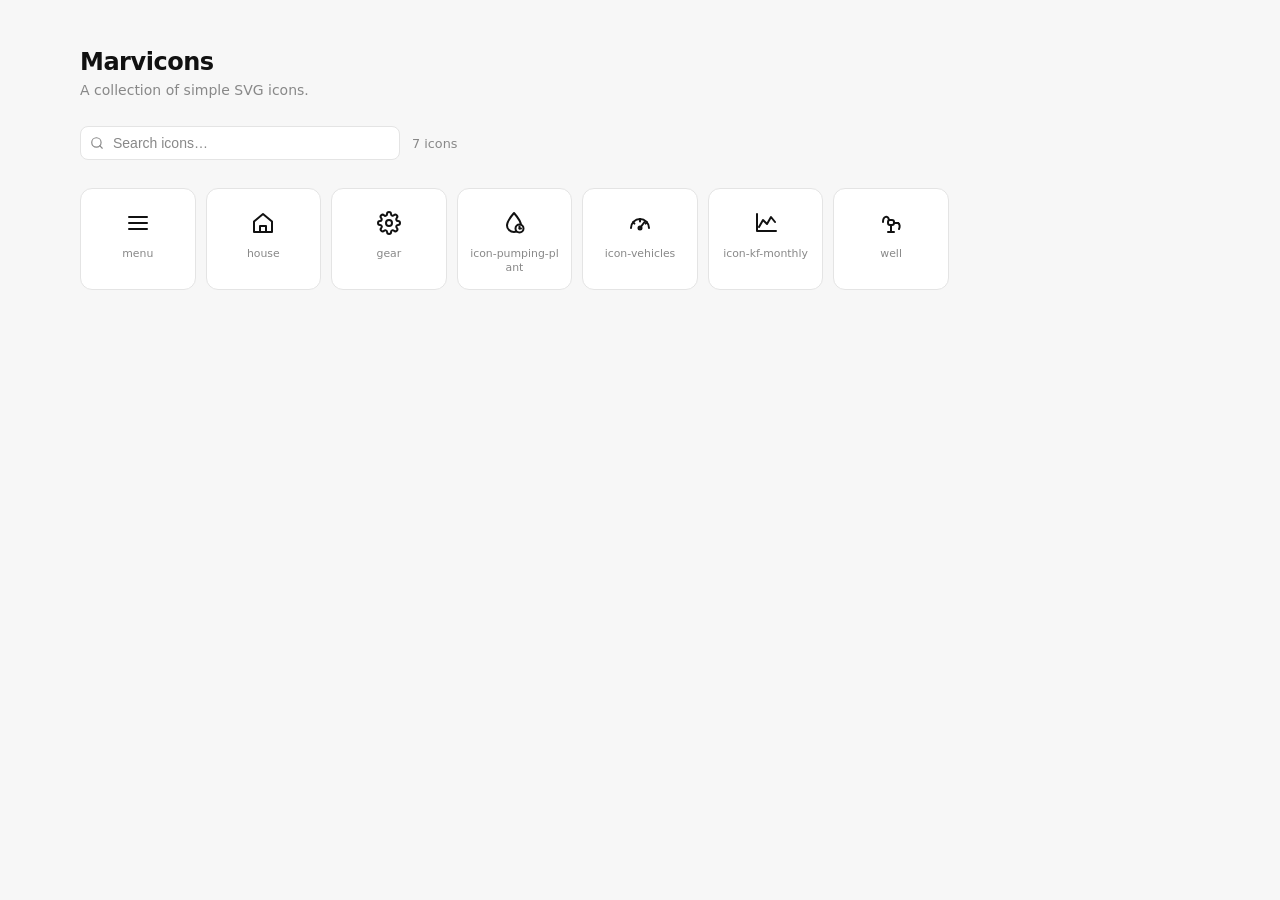
==== index.html @ ba7187fe "Add icon-kf-monthly.svg line graph icon L-shaped axes with a 5-point data line that rises, dips, pea" ====
<!DOCTYPE html>
<html lang="en">
<head>
  <meta charset="UTF-8">
  <meta name="viewport" content="width=device-width, initial-scale=1.0">
  <title>Marvicons</title>
  <style>
    *, *::before, *::after { box-sizing: border-box; margin: 0; padding: 0; }

    :root {
      --bg: #f7f7f7;
      --surface: #fff;
      --border: #e4e4e4;
      --border-hover: #bbb;
      --text: #111;
      --text-muted: #888;
      --accent: #111;
      --accent-fg: #fff;
      --shadow-hover: 0 4px 12px rgba(0,0,0,0.08);
      --toast-bg: #111;
      --toast-fg: #fff;
    }

    @media (prefers-color-scheme: dark) {
      :root {
        --bg: #141414;
        --surface: #1e1e1e;
        --border: #2e2e2e;
        --border-hover: #555;
        --text: #ebebeb;
        --text-muted: #666;
        --accent: #ebebeb;
        --accent-fg: #111;
        --shadow-hover: 0 4px 12px rgba(0,0,0,0.4);
        --toast-bg: #ebebeb;
        --toast-fg: #111;
      }
    }

    body {
      background: var(--bg);
      color: var(--text);
      font-family: system-ui, -apple-system, sans-serif;
      min-height: 100vh;
    }

    header {
      padding: 48px 40px 0;
      max-width: 1200px;
      margin: 0 auto;
    }

    h1 {
      font-size: 1.5rem;
      font-weight: 700;
      letter-spacing: -0.02em;
    }

    .subtitle {
      margin-top: 6px;
      font-size: 0.875rem;
      color: var(--text-muted);
    }

    .toolbar {
      margin-top: 28px;
      display: flex;
      align-items: center;
      gap: 12px;
    }

    .search {
      flex: 1;
      max-width: 320px;
      position: relative;
    }

    .search svg {
      position: absolute;
      left: 10px;
      top: 50%;
      transform: translateY(-50%);
      width: 14px;
      height: 14px;
      color: var(--text-muted);
      pointer-events: none;
    }

    .search input {
      width: 100%;
      padding: 8px 12px 8px 32px;
      border: 1px solid var(--border);
      border-radius: 8px;
      background: var(--surface);
      color: var(--text);
      font-size: 0.875rem;
      outline: none;
      transition: border-color 0.15s;
    }

    .search input::placeholder { color: var(--text-muted); }
    .search input:focus { border-color: var(--border-hover); }

    .count {
      font-size: 0.8rem;
      color: var(--text-muted);
      white-space: nowrap;
    }

    main {
      padding: 28px 40px 80px;
      max-width: 1200px;
      margin: 0 auto;
    }

    .grid {
      display: grid;
      grid-template-columns: repeat(auto-fill, minmax(110px, 1fr));
      gap: 10px;
    }

    .icon-card {
      background: var(--surface);
      border: 1px solid var(--border);
      border-radius: 12px;
      padding: 22px 10px 14px;
      display: flex;
      flex-direction: column;
      align-items: center;
      gap: 12px;
      cursor: pointer;
      transition: border-color 0.15s, box-shadow 0.15s, transform 0.1s;
      user-select: none;
    }

    .icon-card:hover {
      border-color: var(--border-hover);
      box-shadow: var(--shadow-hover);
      transform: translateY(-1px);
    }

    .icon-card:active { transform: translateY(0); }

    .icon-card svg {
      width: 24px;
      height: 24px;
      color: var(--text);
      flex-shrink: 0;
    }

    .icon-name {
      font-size: 0.68rem;
      color: var(--text-muted);
      text-align: center;
      word-break: break-all;
      line-height: 1.3;
    }

    .empty {
      grid-column: 1 / -1;
      padding: 60px 0;
      text-align: center;
      color: var(--text-muted);
      font-size: 0.875rem;
    }

    /* Toast */
    .toast {
      position: fixed;
      bottom: 28px;
      left: 50%;
      transform: translateX(-50%) translateY(12px);
      background: var(--toast-bg);
      color: var(--toast-fg);
      font-size: 0.8rem;
      padding: 8px 16px;
      border-radius: 8px;
      opacity: 0;
      pointer-events: none;
      transition: opacity 0.2s, transform 0.2s;
      white-space: nowrap;
    }

    .toast.show {
      opacity: 1;
      transform: translateX(-50%) translateY(0);
    }
  </style>
</head>
<body>

  <header>
    <h1>Marvicons</h1>
    <p class="subtitle">A collection of simple SVG icons.</p>
    <div class="toolbar">
      <div class="search">
        <svg xmlns="http://www.w3.org/2000/svg" viewBox="0 0 24 24" fill="none" stroke="currentColor" stroke-width="2" stroke-linecap="round" stroke-linejoin="round">
          <circle cx="11" cy="11" r="8"/><line x1="21" y1="21" x2="16.65" y2="16.65"/>
        </svg>
        <input type="search" id="search" placeholder="Search icons…" autocomplete="off" spellcheck="false">
      </div>
      <span class="count" id="count"></span>
    </div>
  </header>

  <main>
    <div class="grid" id="grid">

      <div class="icon-card" data-name="menu">
        <svg xmlns="http://www.w3.org/2000/svg" viewBox="0 0 24 24" fill="none" stroke="currentColor" stroke-width="2" stroke-linecap="round" stroke-linejoin="round">
          <line x1="3" y1="6"  x2="21" y2="6"/>
          <line x1="3" y1="12" x2="21" y2="12"/>
          <line x1="3" y1="18" x2="21" y2="18"/>
        </svg>
        <span class="icon-name">menu</span>
      </div>

      <div class="icon-card" data-name="house">
        <svg xmlns="http://www.w3.org/2000/svg" viewBox="0 0 24 24" fill="none" stroke="currentColor" stroke-width="2" stroke-linecap="round" stroke-linejoin="round">
          <path d="M3 10.5L12 3l9 7.5V21H3V10.5z"/>
          <path d="M9 21v-6h6v6"/>
        </svg>
        <span class="icon-name">house</span>
      </div>

      <div class="icon-card" data-name="gear">
        <svg xmlns="http://www.w3.org/2000/svg" viewBox="0 0 24 24" fill="none" stroke="currentColor" stroke-width="2" stroke-linecap="round" stroke-linejoin="round">
          <circle cx="12" cy="12" r="3"/>
          <path d="M19.4 15a1.65 1.65 0 0 0 .33 1.82l.06.06a2 2 0 0 1-2.83 2.83l-.06-.06a1.65 1.65 0 0 0-1.82-.33 1.65 1.65 0 0 0-1 1.51V21a2 2 0 0 1-4 0v-.09A1.65 1.65 0 0 0 9 19.4a1.65 1.65 0 0 0-1.82.33l-.06.06a2 2 0 0 1-2.83-2.83l.06-.06A1.65 1.65 0 0 0 4.68 15a1.65 1.65 0 0 0-1.51-1H3a2 2 0 0 1 0-4h.09A1.65 1.65 0 0 0 4.6 9a1.65 1.65 0 0 0-.33-1.82l-.06-.06a2 2 0 0 1 2.83-2.83l.06.06A1.65 1.65 0 0 0 9 4.68a1.65 1.65 0 0 0 1-1.51V3a2 2 0 0 1 4 0v.09a1.65 1.65 0 0 0 1 1.51 1.65 1.65 0 0 0 1.82-.33l.06-.06a2 2 0 0 1 2.83 2.83l-.06.06A1.65 1.65 0 0 0 19.4 9a1.65 1.65 0 0 0 1.51 1H21a2 2 0 0 1 0 4h-.09a1.65 1.65 0 0 0-1.51 1z"/>
        </svg>
        <span class="icon-name">gear</span>
      </div>

      <div class="icon-card" data-name="icon-pumping-plant">
        <svg xmlns="http://www.w3.org/2000/svg" viewBox="0 0 24 24" fill="none">
          <defs>
            <mask id="cutout">
              <rect width="24" height="24" fill="white"/>
              <circle cx="17.5" cy="17.5" r="4" fill="black"/>
            </mask>
          </defs>
          <path d="M12 2C12 2 5 10 5 14.5C5 18.09 8.13 21 12 21C15.87 21 19 18.09 19 14.5C19 10 12 2 12 2Z"
            stroke="currentColor" stroke-width="2" stroke-linecap="round" stroke-linejoin="round"
            mask="url(#cutout)"/>
          <circle cx="17.5" cy="17.5" r="4" stroke="currentColor" stroke-width="2" fill="none"/>
          <line x1="17.5" y1="17.5" x2="17.5" y2="15.5" stroke="currentColor" stroke-width="2" stroke-linecap="round"/>
          <line x1="17.5" y1="17.5" x2="19" y2="17.5" stroke="currentColor" stroke-width="2" stroke-linecap="round"/>
        </svg>
        <span class="icon-name">icon-pumping-plant</span>
      </div>

      <div class="icon-card" data-name="icon-vehicles">
        <svg xmlns="http://www.w3.org/2000/svg" viewBox="0 0 24 24" fill="none" stroke="currentColor" stroke-width="2" stroke-linecap="round" stroke-linejoin="round">
          <path d="M3 17A9 9 0 0 1 21 17"/>
          <line x1="5"  y1="11.3" x2="6.4"  y2="12.6"/>
          <line x1="12" y1="8"    x2="12"   y2="10.5"/>
          <line x1="19" y1="11.3" x2="17.6" y2="12.6"/>
          <line x1="12" y1="17"   x2="16.5" y2="11"/>
          <circle cx="12" cy="17" r="1.5"/>
        </svg>
        <span class="icon-name">icon-vehicles</span>
      </div>

      <div class="icon-card" data-name="icon-kf-monthly">
        <svg xmlns="http://www.w3.org/2000/svg" viewBox="0 0 24 24" fill="none" stroke="currentColor" stroke-width="2" stroke-linecap="round" stroke-linejoin="round">
          <polyline points="3,3 3,20 22,20"/>
          <polyline points="5,16 9,9 13,13 17,6 21,11"/>
        </svg>
        <span class="icon-name">icon-kf-monthly</span>
      </div>

      <div class="icon-card" data-name="well">
        <svg xmlns="http://www.w3.org/2000/svg" viewBox="0 0 24 24" fill="none" stroke="currentColor" stroke-width="2" stroke-linecap="round" stroke-linejoin="round">
          <line x1="9" y1="21" x2="15" y2="21"/>
          <line x1="12" y1="21" x2="12" y2="14"/>
          <rect x="9" y="9" width="6" height="5" rx="2"/>
          <path d="M10 9C9 4 4 5 4 11"/>
          <line x1="15" y1="12" x2="19" y2="12"/>
          <path d="M19 12C21 13 21 16 20 18"/>
        </svg>
        <span class="icon-name">well</span>
      </div>

    </div>
  </main>

  <div class="toast" id="toast"></div>

  <script>
    const grid   = document.getElementById('grid');
    const search = document.getElementById('search');
    const count  = document.getElementById('count');
    const toast  = document.getElementById('toast');

    const cards = Array.from(grid.querySelectorAll('.icon-card'));

    function updateCount(visible) {
      count.textContent = visible === cards.length
        ? `${cards.length} icons`
        : `${visible} of ${cards.length}`;
    }

    updateCount(cards.length);

    search.addEventListener('input', () => {
      const q = search.value.trim().toLowerCase();
      let visible = 0;
      cards.forEach(card => {
        const match = !q || card.dataset.name.includes(q);
        card.style.display = match ? '' : 'none';
        if (match) visible++;
      });

      let empty = grid.querySelector('.empty');
      if (visible === 0) {
        if (!empty) {
          empty = document.createElement('p');
          empty.className = 'empty';
          grid.appendChild(empty);
        }
        empty.textContent = `No icons matching "${search.value.trim()}"`;
      } else if (empty) {
        empty.remove();
      }

      updateCount(visible);
    });

    let toastTimer;
    cards.forEach(card => {
      card.addEventListener('click', () => {
        navigator.clipboard.writeText(card.dataset.name).then(() => {
          toast.textContent = `Copied "${card.dataset.name}"`;
          toast.classList.add('show');
          clearTimeout(toastTimer);
          toastTimer = setTimeout(() => toast.classList.remove('show'), 1800);
        });
      });
    });
  </script>
</body>
</html>
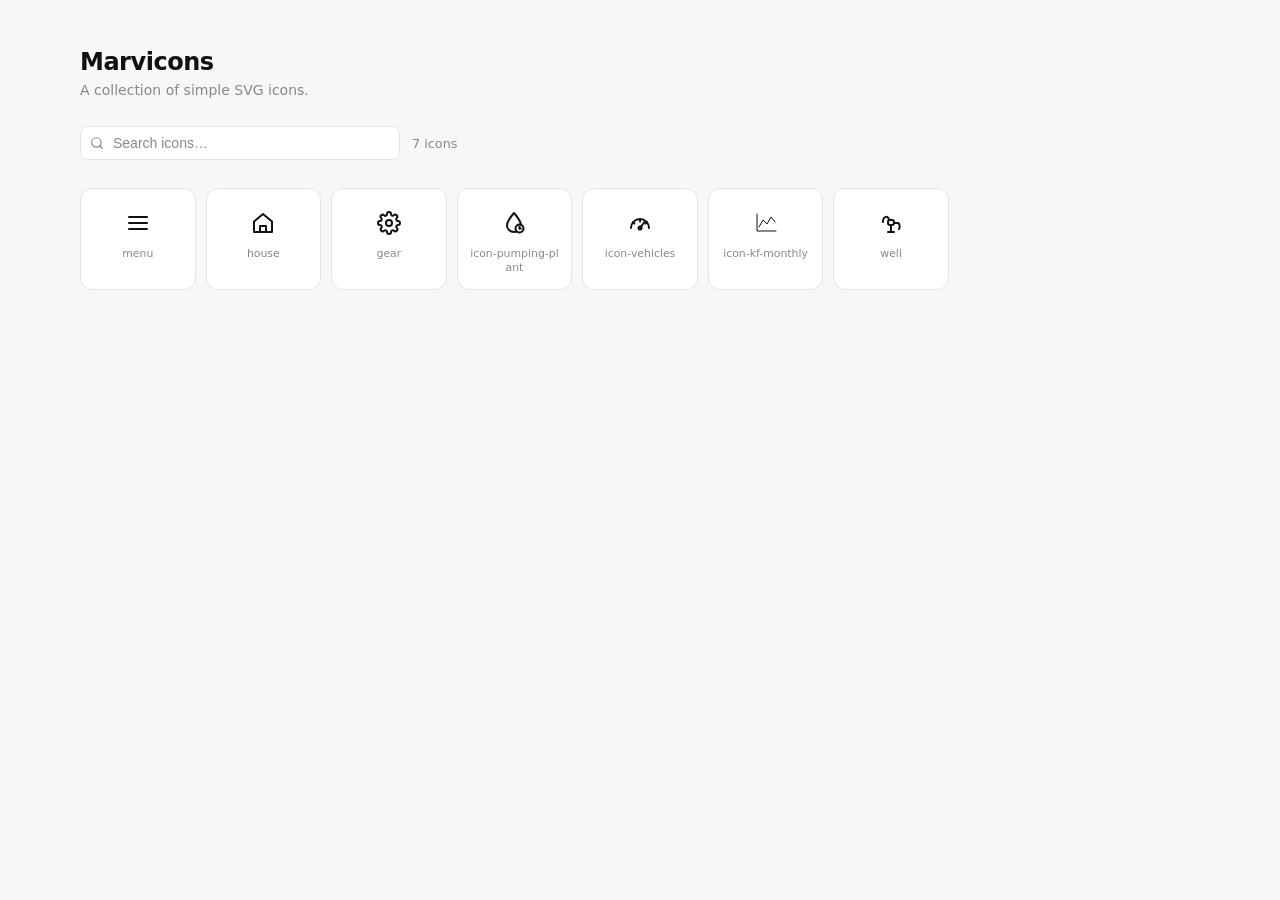
==== commit 8dc72eef: "Update icon-kf-monthly.svg stroke-width to 1 Aligns with updated CLAUDE.md spec.  https://claude.ai/" ====
--- a/index.html
+++ b/index.html
@@ -262,7 +262,7 @@
       </div>
 
       <div class="icon-card" data-name="icon-kf-monthly">
-        <svg xmlns="http://www.w3.org/2000/svg" viewBox="0 0 24 24" fill="none" stroke="currentColor" stroke-width="2" stroke-linecap="round" stroke-linejoin="round">
+        <svg xmlns="http://www.w3.org/2000/svg" viewBox="0 0 24 24" fill="none" stroke="currentColor" stroke-width="1" stroke-linecap="round" stroke-linejoin="round">
           <polyline points="3,3 3,20 22,20"/>
           <polyline points="5,16 9,9 13,13 17,6 21,11"/>
         </svg>
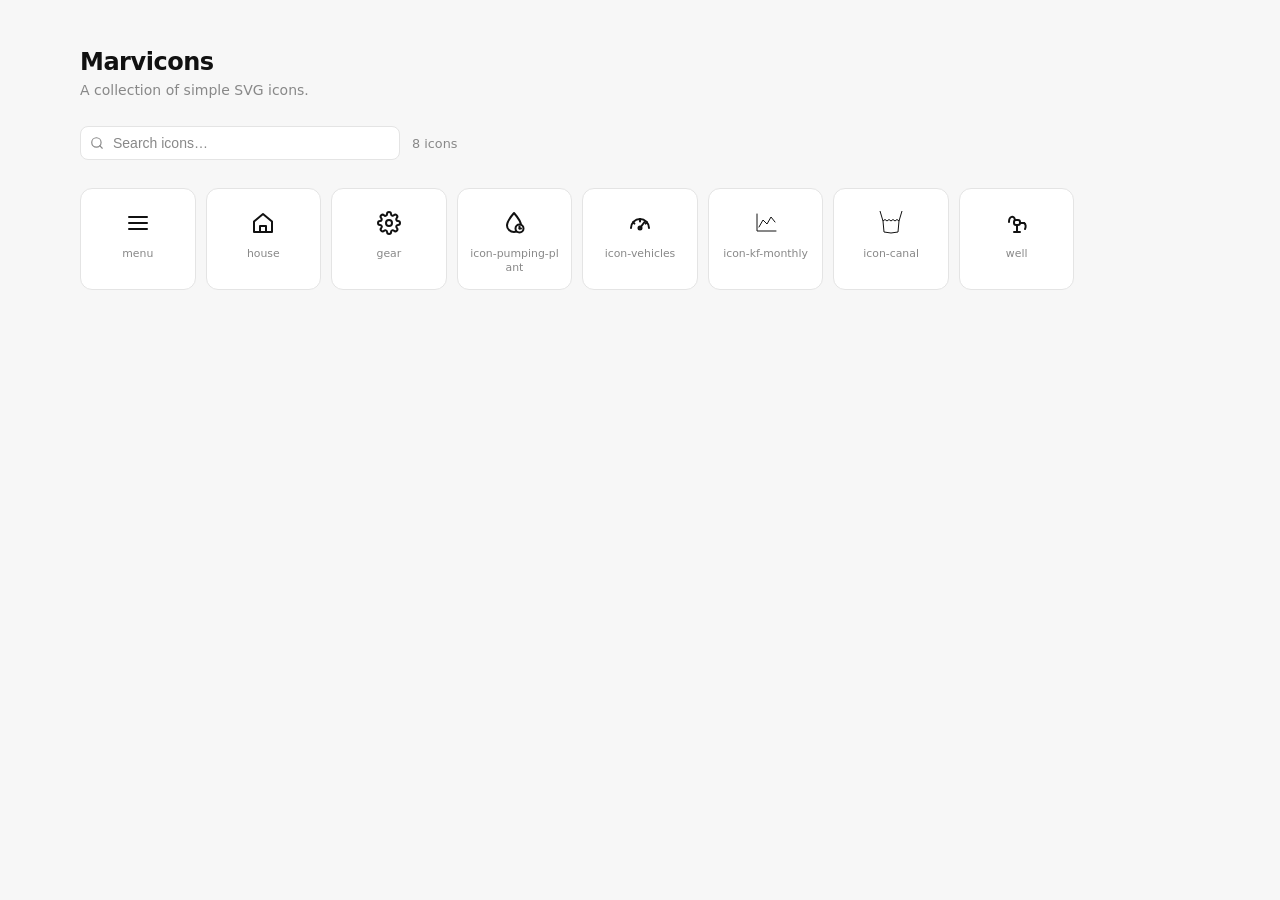
==== commit bae4a473: "Add icon-canal.svg Canal cross-section: two bank lines extend from the top corners down to the water" ====
--- a/index.html
+++ b/index.html
@@ -269,6 +269,14 @@
         <span class="icon-name">icon-kf-monthly</span>
       </div>
 
+      <div class="icon-card" data-name="icon-canal">
+        <svg xmlns="http://www.w3.org/2000/svg" viewBox="0 0 24 24" fill="none" stroke="currentColor" stroke-width="1" stroke-linecap="round" stroke-linejoin="round">
+          <path d="M1 0L4 10Q6 7 8 10Q10 7 12 10Q14 7 16 10Q18 7 20 10L23 0"/>
+          <path d="M4 10L5 21Q12 23 19 21L20 10"/>
+        </svg>
+        <span class="icon-name">icon-canal</span>
+      </div>
+
       <div class="icon-card" data-name="well">
         <svg xmlns="http://www.w3.org/2000/svg" viewBox="0 0 24 24" fill="none" stroke="currentColor" stroke-width="2" stroke-linecap="round" stroke-linejoin="round">
           <line x1="9" y1="21" x2="15" y2="21"/>
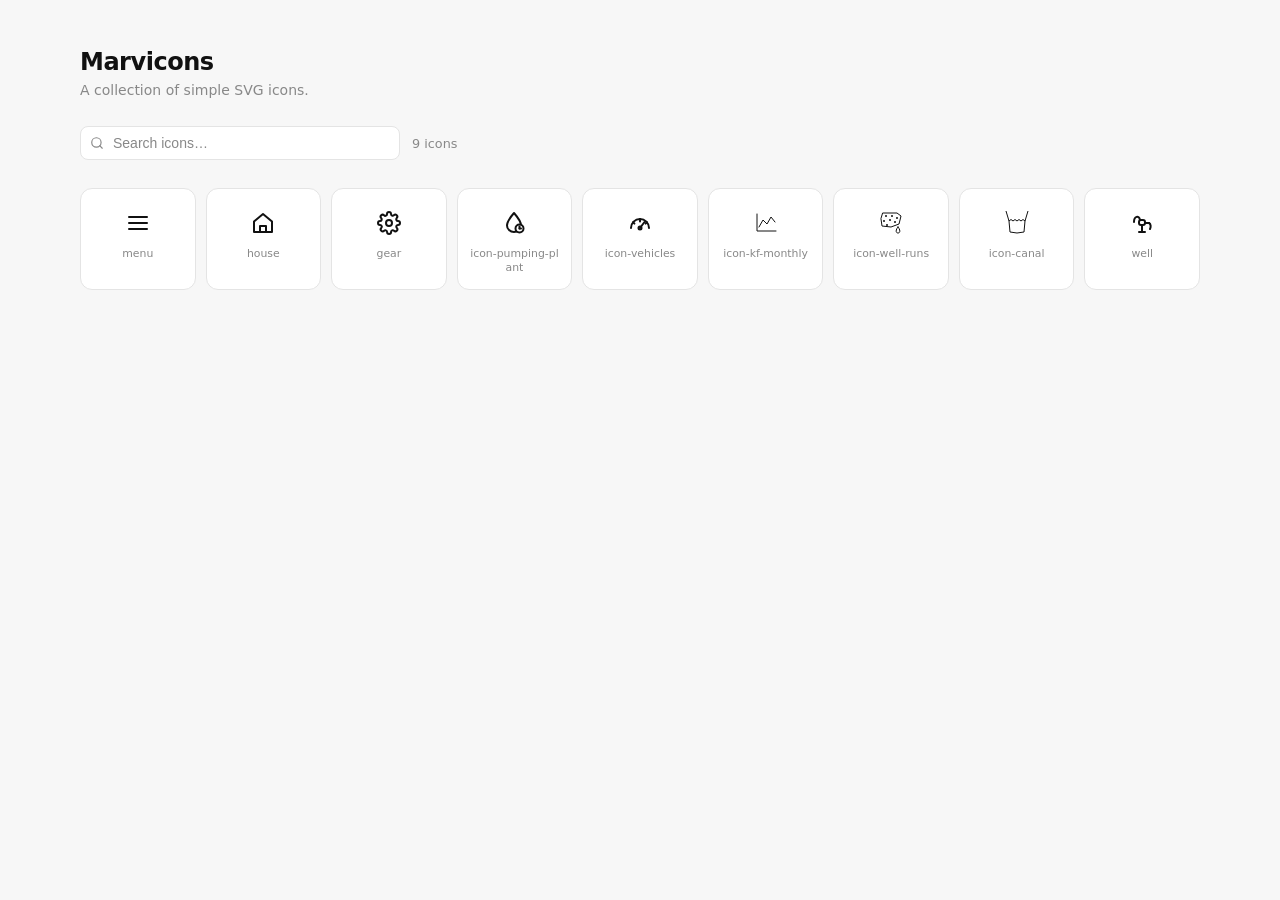
==== commit 57d5c07a: "Add icon-well-runs.svg Irregular map polygon with 7 filled dots (well locations) scattered across it" ====
--- a/index.html
+++ b/index.html
@@ -269,6 +269,21 @@
         <span class="icon-name">icon-kf-monthly</span>
       </div>
 
+      <div class="icon-card" data-name="icon-well-runs">
+        <svg xmlns="http://www.w3.org/2000/svg" viewBox="0 0 24 24" fill="none" stroke="currentColor" stroke-width="1" stroke-linecap="round" stroke-linejoin="round">
+          <path d="M4 2L18 2L22 5L20 13L12 16L3 15L2 8Z"/>
+          <circle cx="7"  cy="5"  r="1" fill="currentColor" stroke="none"/>
+          <circle cx="13" cy="5"  r="1" fill="currentColor" stroke="none"/>
+          <circle cx="18" cy="7"  r="1" fill="currentColor" stroke="none"/>
+          <circle cx="5"  cy="10" r="1" fill="currentColor" stroke="none"/>
+          <circle cx="11" cy="9"  r="1" fill="currentColor" stroke="none"/>
+          <circle cx="16" cy="11" r="1" fill="currentColor" stroke="none"/>
+          <circle cx="8"  cy="14" r="1" fill="currentColor" stroke="none"/>
+          <path d="M19 16C16.5 18.5 16.5 22 19 22C21.5 22 21.5 18.5 19 16Z"/>
+        </svg>
+        <span class="icon-name">icon-well-runs</span>
+      </div>
+
       <div class="icon-card" data-name="icon-canal">
         <svg xmlns="http://www.w3.org/2000/svg" viewBox="0 0 24 24" fill="none" stroke="currentColor" stroke-width="1" stroke-linecap="round" stroke-linejoin="round">
           <path d="M1 0L4 10Q6 7 8 10Q10 7 12 10Q14 7 16 10Q18 7 20 10L23 0"/>
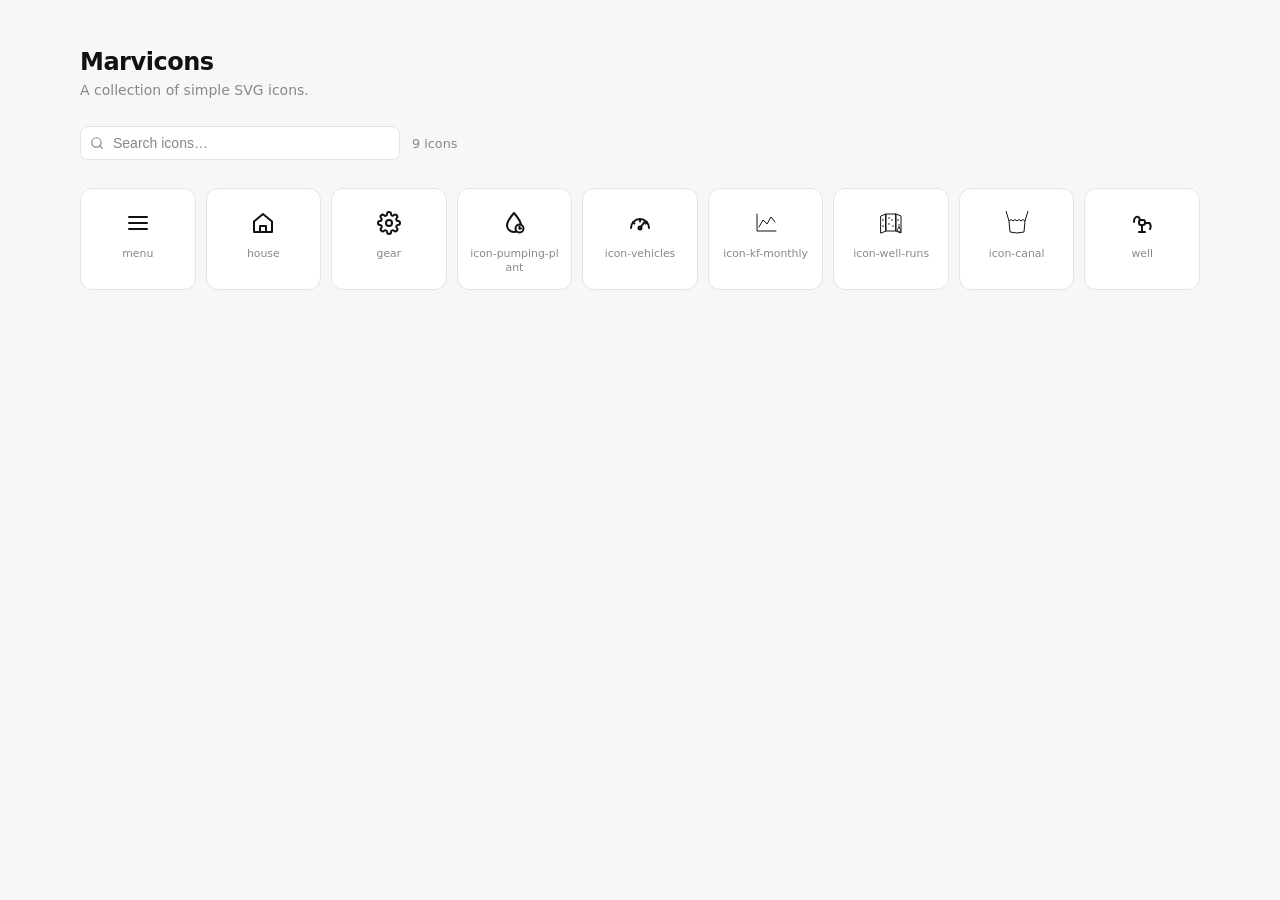
==== commit 3a5fbb91: "Redo icon-well-runs.svg as trifold map Three-panel folded map (left/right parallelograms + centre re" ====
--- a/index.html
+++ b/index.html
@@ -271,15 +271,18 @@
 
       <div class="icon-card" data-name="icon-well-runs">
         <svg xmlns="http://www.w3.org/2000/svg" viewBox="0 0 24 24" fill="none" stroke="currentColor" stroke-width="1" stroke-linecap="round" stroke-linejoin="round">
-          <path d="M4 2L18 2L22 5L20 13L12 16L3 15L2 8Z"/>
-          <circle cx="7"  cy="5"  r="1" fill="currentColor" stroke="none"/>
-          <circle cx="13" cy="5"  r="1" fill="currentColor" stroke="none"/>
-          <circle cx="18" cy="7"  r="1" fill="currentColor" stroke="none"/>
-          <circle cx="5"  cy="10" r="1" fill="currentColor" stroke="none"/>
-          <circle cx="11" cy="9"  r="1" fill="currentColor" stroke="none"/>
-          <circle cx="16" cy="11" r="1" fill="currentColor" stroke="none"/>
-          <circle cx="8"  cy="14" r="1" fill="currentColor" stroke="none"/>
-          <path d="M19 16C16.5 18.5 16.5 22 19 22C21.5 22 21.5 18.5 19 16Z"/>
+          <path d="M2 5L7 3L7 20L2 22Z"/>
+          <rect x="7" y="3" width="10" height="17"/>
+          <path d="M17 3L22 5L22 22L17 20Z"/>
+          <circle cx="4"  cy="9"  r="0.8" fill="currentColor" stroke="none"/>
+          <circle cx="4"  cy="15" r="0.8" fill="currentColor" stroke="none"/>
+          <circle cx="10" cy="7"  r="0.8" fill="currentColor" stroke="none"/>
+          <circle cx="13" cy="9"  r="0.8" fill="currentColor" stroke="none"/>
+          <circle cx="10" cy="13" r="0.8" fill="currentColor" stroke="none"/>
+          <circle cx="14" cy="15" r="0.8" fill="currentColor" stroke="none"/>
+          <circle cx="19" cy="9"  r="0.8" fill="currentColor" stroke="none"/>
+          <circle cx="20" cy="14" r="0.8" fill="currentColor" stroke="none"/>
+          <path d="M20 16C18 18.5 18 21 20 21C22 21 22 18.5 20 16Z"/>
         </svg>
         <span class="icon-name">icon-well-runs</span>
       </div>
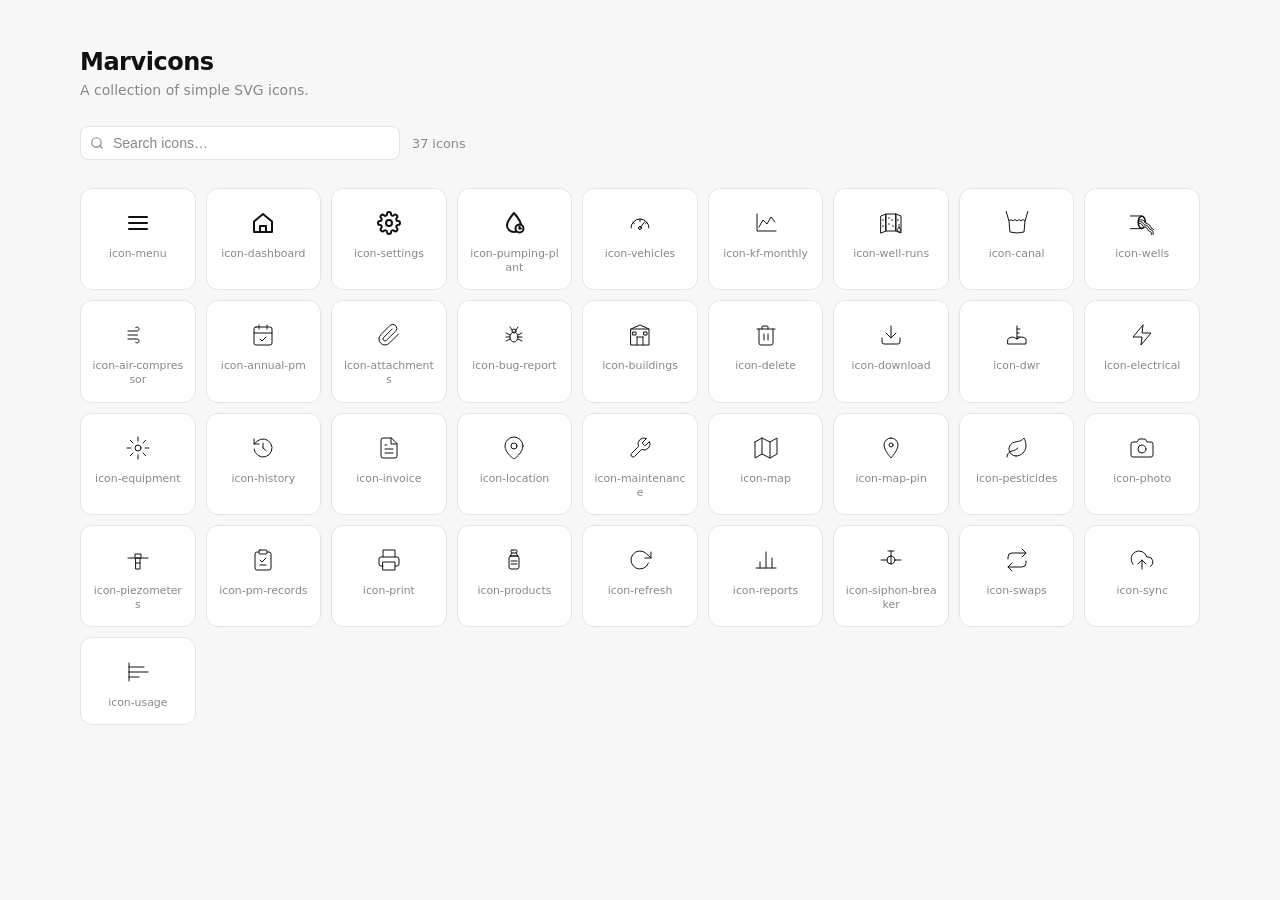
==== commit d07c6b34: "Add 28 new icons, rename 4 existing icons, update preview site - Renamed menu→icon-menu, house→icon-" ====
--- a/index.html
+++ b/index.html
@@ -206,29 +206,29 @@
   <main>
     <div class="grid" id="grid">
 
-      <div class="icon-card" data-name="menu">
+      <div class="icon-card" data-name="icon-menu">
         <svg xmlns="http://www.w3.org/2000/svg" viewBox="0 0 24 24" fill="none" stroke="currentColor" stroke-width="2" stroke-linecap="round" stroke-linejoin="round">
           <line x1="3" y1="6"  x2="21" y2="6"/>
           <line x1="3" y1="12" x2="21" y2="12"/>
           <line x1="3" y1="18" x2="21" y2="18"/>
         </svg>
-        <span class="icon-name">menu</span>
-      </div>
-
-      <div class="icon-card" data-name="house">
+        <span class="icon-name">icon-menu</span>
+      </div>
+
+      <div class="icon-card" data-name="icon-dashboard">
         <svg xmlns="http://www.w3.org/2000/svg" viewBox="0 0 24 24" fill="none" stroke="currentColor" stroke-width="2" stroke-linecap="round" stroke-linejoin="round">
           <path d="M3 10.5L12 3l9 7.5V21H3V10.5z"/>
           <path d="M9 21v-6h6v6"/>
         </svg>
-        <span class="icon-name">house</span>
-      </div>
-
-      <div class="icon-card" data-name="gear">
+        <span class="icon-name">icon-dashboard</span>
+      </div>
+
+      <div class="icon-card" data-name="icon-settings">
         <svg xmlns="http://www.w3.org/2000/svg" viewBox="0 0 24 24" fill="none" stroke="currentColor" stroke-width="2" stroke-linecap="round" stroke-linejoin="round">
           <circle cx="12" cy="12" r="3"/>
           <path d="M19.4 15a1.65 1.65 0 0 0 .33 1.82l.06.06a2 2 0 0 1-2.83 2.83l-.06-.06a1.65 1.65 0 0 0-1.82-.33 1.65 1.65 0 0 0-1 1.51V21a2 2 0 0 1-4 0v-.09A1.65 1.65 0 0 0 9 19.4a1.65 1.65 0 0 0-1.82.33l-.06.06a2 2 0 0 1-2.83-2.83l.06-.06A1.65 1.65 0 0 0 4.68 15a1.65 1.65 0 0 0-1.51-1H3a2 2 0 0 1 0-4h.09A1.65 1.65 0 0 0 4.6 9a1.65 1.65 0 0 0-.33-1.82l-.06-.06a2 2 0 0 1 2.83-2.83l.06.06A1.65 1.65 0 0 0 9 4.68a1.65 1.65 0 0 0 1-1.51V3a2 2 0 0 1 4 0v.09a1.65 1.65 0 0 0 1 1.51 1.65 1.65 0 0 0 1.82-.33l.06-.06a2 2 0 0 1 2.83 2.83l-.06.06A1.65 1.65 0 0 0 19.4 9a1.65 1.65 0 0 0 1.51 1H21a2 2 0 0 1 0 4h-.09a1.65 1.65 0 0 0-1.51 1z"/>
         </svg>
-        <span class="icon-name">gear</span>
+        <span class="icon-name">icon-settings</span>
       </div>
 
       <div class="icon-card" data-name="icon-pumping-plant">
@@ -250,7 +250,7 @@
       </div>
 
       <div class="icon-card" data-name="icon-vehicles">
-        <svg xmlns="http://www.w3.org/2000/svg" viewBox="0 0 24 24" fill="none" stroke="currentColor" stroke-width="2" stroke-linecap="round" stroke-linejoin="round">
+        <svg xmlns="http://www.w3.org/2000/svg" viewBox="0 0 24 24" fill="none" stroke="currentColor" stroke-width="1" stroke-linecap="round" stroke-linejoin="round">
           <path d="M3 17A9 9 0 0 1 21 17"/>
           <line x1="5"  y1="11.3" x2="6.4"  y2="12.6"/>
           <line x1="12" y1="8"    x2="12"   y2="10.5"/>
@@ -295,16 +295,280 @@
         <span class="icon-name">icon-canal</span>
       </div>
 
-      <div class="icon-card" data-name="well">
-        <svg xmlns="http://www.w3.org/2000/svg" viewBox="0 0 24 24" fill="none" stroke="currentColor" stroke-width="2" stroke-linecap="round" stroke-linejoin="round">
-          <line x1="9" y1="21" x2="15" y2="21"/>
-          <line x1="12" y1="21" x2="12" y2="14"/>
-          <rect x="9" y="9" width="6" height="5" rx="2"/>
-          <path d="M10 9C9 4 4 5 4 11"/>
-          <line x1="15" y1="12" x2="19" y2="12"/>
-          <path d="M19 12C21 13 21 16 20 18"/>
-        </svg>
-        <span class="icon-name">well</span>
+      <div class="icon-card" data-name="icon-wells">
+        <svg xmlns="http://www.w3.org/2000/svg" viewBox="0 0 24 24">
+          <path fill="currentColor" d="m11.76 4.41c-1.33 0-2.43.92-3.15 2.17-.72 1.25-1.13 2.89-1.13 4.7 0 1.8.41 3.45 1.13 4.7.72 1.25 1.82 2.17 3.15 2.17.71 0 2.48-.53 3.23-1.81l-1.56-.6c-.8.96-1.42.87-1.67.87-.61 0-1.27-.44-1.82-1.4-.55-.96-.93-2.37-.93-3.93 0-1.56.38-2.97.93-3.93.55-.96 1.21-1.4 1.82-1.4.61 0 1.27.44 1.82 1.4.55.96.93 2.37.93 3.93 0 .04.17.43.17.44l1.38.17s-.01-.07-.01-.62c0-1.8-.41-3.44-1.13-4.7-.72-1.25-1.82-2.17-3.15-2.17z"/>
+          <path fill="none" stroke="currentColor" stroke-width="1" stroke-linecap="round" d="M11.91 4.94 0.07 4.98"/>
+          <path fill="none" stroke="currentColor" stroke-width="1" stroke-linecap="round" d="M11.8 17.65 -0.01 17.69"/>
+          <path fill="none" stroke="currentColor" stroke-width="1" stroke-linecap="round" stroke-linejoin="round" d="M8.73 10.76c1.53-.07 3.07-.14 3.8.43.73.57.66 1.77 1.57 2.43.91.66 2.8.77 3.75 1.51.95.75.96 2.13 1.71 2.87.75.75 2.22.85 2.93 1.76.71.9.66 2.6.6 4.3"/>
+          <path fill="none" stroke="currentColor" stroke-width="1" stroke-linecap="round" stroke-linejoin="round" d="M8.73 8.85c2.07.03 4.13.06 5.11.72.98.66.87 1.95 1.72 2.57.85.62 2.67.58 3.61 1.36.94.79 1.01 2.41 1.83 3.29.82.88 2.38 1.02 3.16 2.1.78 1.09.78 3.12.78 5.15"/>
+          <path fill="none" stroke="currentColor" stroke-width="1" stroke-linecap="round" stroke-linejoin="round" d="M8.68 12.57c1.15-.08 2.3-.16 2.8.31.5.47.35 1.5 1.26 2.14.91.64 2.88.9 3.87 1.72.99.82 1 2.2 1.66 2.88.65.68 1.94.65 2.57 1.27.63.62.6 1.9.57 3.17"/>
+        </svg>
+        <span class="icon-name">icon-wells</span>
+      </div>
+
+      <div class="icon-card" data-name="icon-air-compressor">
+        <svg xmlns="http://www.w3.org/2000/svg" viewBox="0 0 24 24" fill="none" stroke="currentColor" stroke-width="1" stroke-linecap="round" stroke-linejoin="round">
+          <path d="M9.59 4.59A2 2 0 1 1 11 8H2"/>
+          <path d="M11.5 12H2"/>
+          <path d="M9.59 19.41A2 2 0 1 0 11 16H2"/>
+        </svg>
+        <span class="icon-name">icon-air-compressor</span>
+      </div>
+
+      <div class="icon-card" data-name="icon-annual-pm">
+        <svg xmlns="http://www.w3.org/2000/svg" viewBox="0 0 24 24" fill="none" stroke="currentColor" stroke-width="1" stroke-linecap="round" stroke-linejoin="round">
+          <rect x="3" y="4" width="18" height="18" rx="2"/>
+          <line x1="16" y1="2" x2="16" y2="6"/>
+          <line x1="8"  y1="2" x2="8"  y2="6"/>
+          <line x1="3"  y1="10" x2="21" y2="10"/>
+          <polyline points="9 16 11 18 15 14"/>
+        </svg>
+        <span class="icon-name">icon-annual-pm</span>
+      </div>
+
+      <div class="icon-card" data-name="icon-attachments">
+        <svg xmlns="http://www.w3.org/2000/svg" viewBox="0 0 24 24" fill="none" stroke="currentColor" stroke-width="1" stroke-linecap="round" stroke-linejoin="round">
+          <path d="M21.44 11.05l-9.19 9.19a6 6 0 0 1-8.49-8.49l9.19-9.19a4 4 0 0 1 5.66 5.66l-9.2 9.19a2 2 0 0 1-2.83-2.83l8.49-8.48"/>
+        </svg>
+        <span class="icon-name">icon-attachments</span>
+      </div>
+
+      <div class="icon-card" data-name="icon-bug-report">
+        <svg xmlns="http://www.w3.org/2000/svg" viewBox="0 0 24 24" fill="none" stroke="currentColor" stroke-width="1" stroke-linecap="round" stroke-linejoin="round">
+          <ellipse cx="12" cy="14" rx="4" ry="5"/>
+          <circle cx="12" cy="8" r="2"/>
+          <path d="M10 7L8 4M14 7L16 4"/>
+          <path d="M8 12L4 10M8 14L4 14M8 16L4 18"/>
+          <path d="M16 12L20 10M16 14L20 14M16 16L20 18"/>
+        </svg>
+        <span class="icon-name">icon-bug-report</span>
+      </div>
+
+      <div class="icon-card" data-name="icon-buildings">
+        <svg xmlns="http://www.w3.org/2000/svg" viewBox="0 0 24 24" fill="none" stroke="currentColor" stroke-width="1" stroke-linecap="round" stroke-linejoin="round">
+          <rect x="3" y="6" width="18" height="16"/>
+          <polyline points="3 6 12 2 21 6"/>
+          <line x1="9"  y1="22" x2="9"  y2="14"/>
+          <line x1="15" y1="22" x2="15" y2="14"/>
+          <line x1="9"  y1="14" x2="15" y2="14"/>
+          <rect x="5"  y="9" width="3" height="3"/>
+          <rect x="16" y="9" width="3" height="3"/>
+        </svg>
+        <span class="icon-name">icon-buildings</span>
+      </div>
+
+      <div class="icon-card" data-name="icon-delete">
+        <svg xmlns="http://www.w3.org/2000/svg" viewBox="0 0 24 24" fill="none" stroke="currentColor" stroke-width="1" stroke-linecap="round" stroke-linejoin="round">
+          <polyline points="3 6 5 6 21 6"/>
+          <path d="M19 6v14a2 2 0 0 1-2 2H7a2 2 0 0 1-2-2V6m3 0V4a1 1 0 0 1 1-1h4a1 1 0 0 1 1 1v2"/>
+          <line x1="10" y1="11" x2="10" y2="17"/>
+          <line x1="14" y1="11" x2="14" y2="17"/>
+        </svg>
+        <span class="icon-name">icon-delete</span>
+      </div>
+
+      <div class="icon-card" data-name="icon-download">
+        <svg xmlns="http://www.w3.org/2000/svg" viewBox="0 0 24 24" fill="none" stroke="currentColor" stroke-width="1" stroke-linecap="round" stroke-linejoin="round">
+          <path d="M21 15v4a2 2 0 0 1-2 2H5a2 2 0 0 1-2-2v-4"/>
+          <polyline points="7 10 12 15 17 10"/>
+          <line x1="12" y1="15" x2="12" y2="3"/>
+        </svg>
+        <span class="icon-name">icon-download</span>
+      </div>
+
+      <div class="icon-card" data-name="icon-dwr">
+        <svg xmlns="http://www.w3.org/2000/svg" viewBox="0 0 24 24" fill="none" stroke="currentColor" stroke-width="1" stroke-linecap="round" stroke-linejoin="round">
+          <path d="M3 16Q7 12 12 16Q17 12 21 16V21H3z"/>
+          <line x1="12" y1="3" x2="12" y2="16"/>
+          <line x1="12" y1="6"  x2="15" y2="6"/>
+          <line x1="12" y1="10" x2="14" y2="10"/>
+          <line x1="12" y1="14" x2="15" y2="14"/>
+        </svg>
+        <span class="icon-name">icon-dwr</span>
+      </div>
+
+      <div class="icon-card" data-name="icon-electrical">
+        <svg xmlns="http://www.w3.org/2000/svg" viewBox="0 0 24 24" fill="none" stroke="currentColor" stroke-width="1" stroke-linecap="round" stroke-linejoin="round">
+          <polyline points="13 2 3 14 12 14 11 22 21 10 12 10 13 2"/>
+        </svg>
+        <span class="icon-name">icon-electrical</span>
+      </div>
+
+      <div class="icon-card" data-name="icon-equipment">
+        <svg xmlns="http://www.w3.org/2000/svg" viewBox="0 0 24 24" fill="none" stroke="currentColor" stroke-width="1" stroke-linecap="round" stroke-linejoin="round">
+          <circle cx="12" cy="12" r="3"/>
+          <path d="M12 1v4M12 19v4M4.22 4.22l2.83 2.83M16.95 16.95l2.83 2.83M1 12h4M19 12h4M4.22 19.78l2.83-2.83M16.95 7.05l2.83-2.83"/>
+        </svg>
+        <span class="icon-name">icon-equipment</span>
+      </div>
+
+      <div class="icon-card" data-name="icon-history">
+        <svg xmlns="http://www.w3.org/2000/svg" viewBox="0 0 24 24" fill="none" stroke="currentColor" stroke-width="1" stroke-linecap="round" stroke-linejoin="round">
+          <path d="M3 3v5h5"/>
+          <path d="M3.05 13A9 9 0 1 0 6 5.3L3 8"/>
+          <line x1="12" y1="7"  x2="12" y2="12"/>
+          <line x1="12" y1="12" x2="15" y2="14.5"/>
+        </svg>
+        <span class="icon-name">icon-history</span>
+      </div>
+
+      <div class="icon-card" data-name="icon-invoice">
+        <svg xmlns="http://www.w3.org/2000/svg" viewBox="0 0 24 24" fill="none" stroke="currentColor" stroke-width="1" stroke-linecap="round" stroke-linejoin="round">
+          <path d="M14 2H6a2 2 0 0 0-2 2v16a2 2 0 0 0 2 2h12a2 2 0 0 0 2-2V8z"/>
+          <polyline points="14 2 14 8 20 8"/>
+          <line x1="8"  y1="13" x2="16" y2="13"/>
+          <line x1="8"  y1="17" x2="16" y2="17"/>
+          <line x1="8"  y1="9"  x2="10" y2="9"/>
+        </svg>
+        <span class="icon-name">icon-invoice</span>
+      </div>
+
+      <div class="icon-card" data-name="icon-location">
+        <svg xmlns="http://www.w3.org/2000/svg" viewBox="0 0 24 24" fill="none" stroke="currentColor" stroke-width="1" stroke-linecap="round" stroke-linejoin="round">
+          <path d="M21 10c0 7-9 13-9 13s-9-6-9-13a9 9 0 0 1 18 0z"/>
+          <circle cx="12" cy="10" r="3"/>
+        </svg>
+        <span class="icon-name">icon-location</span>
+      </div>
+
+      <div class="icon-card" data-name="icon-maintenance">
+        <svg xmlns="http://www.w3.org/2000/svg" viewBox="0 0 24 24" fill="none" stroke="currentColor" stroke-width="1" stroke-linecap="round" stroke-linejoin="round">
+          <path d="M14.7 6.3a1 1 0 0 0 0 1.4l1.6 1.6a1 1 0 0 0 1.4 0l3.77-3.77a6 6 0 0 1-7.94 7.94l-6.91 6.91a2.12 2.12 0 0 1-3-3l6.91-6.91a6 6 0 0 1 7.94-7.94l-3.76 3.76z"/>
+        </svg>
+        <span class="icon-name">icon-maintenance</span>
+      </div>
+
+      <div class="icon-card" data-name="icon-map">
+        <svg xmlns="http://www.w3.org/2000/svg" viewBox="0 0 24 24" fill="none" stroke="currentColor" stroke-width="1" stroke-linecap="round" stroke-linejoin="round">
+          <polygon points="1 6 1 22 8 18 16 22 23 18 23 2 16 6 8 2 1 6"/>
+          <line x1="8"  y1="2"  x2="8"  y2="18"/>
+          <line x1="16" y1="6"  x2="16" y2="22"/>
+        </svg>
+        <span class="icon-name">icon-map</span>
+      </div>
+
+      <div class="icon-card" data-name="icon-map-pin">
+        <svg xmlns="http://www.w3.org/2000/svg" viewBox="0 0 24 24" fill="none" stroke="currentColor" stroke-width="1" stroke-linecap="round" stroke-linejoin="round">
+          <path d="M12 2a7 7 0 0 1 7 7c0 5.25-7 13-7 13S5 14.25 5 9a7 7 0 0 1 7-7z"/>
+          <circle cx="12" cy="9" r="2"/>
+        </svg>
+        <span class="icon-name">icon-map-pin</span>
+      </div>
+
+      <div class="icon-card" data-name="icon-pesticides">
+        <svg xmlns="http://www.w3.org/2000/svg" viewBox="0 0 24 24" fill="none" stroke="currentColor" stroke-width="1" stroke-linecap="round" stroke-linejoin="round">
+          <path d="M11 20A7 7 0 0 1 9.8 6.1C15.5 5 17 4.48 19 2c1 2 2 4.18 2 8 0 5.5-4.78 10-10 10z"/>
+          <path d="M2 21c0-3 1.85-5.36 5.08-6C9.5 14.52 12 13 13 12"/>
+        </svg>
+        <span class="icon-name">icon-pesticides</span>
+      </div>
+
+      <div class="icon-card" data-name="icon-photo">
+        <svg xmlns="http://www.w3.org/2000/svg" viewBox="0 0 24 24" fill="none" stroke="currentColor" stroke-width="1" stroke-linecap="round" stroke-linejoin="round">
+          <path d="M23 19a2 2 0 0 1-2 2H3a2 2 0 0 1-2-2V8a2 2 0 0 1 2-2h4l2-3h6l2 3h4a2 2 0 0 1 2 2z"/>
+          <circle cx="12" cy="13" r="4"/>
+        </svg>
+        <span class="icon-name">icon-photo</span>
+      </div>
+
+      <div class="icon-card" data-name="icon-piezometers">
+        <svg xmlns="http://www.w3.org/2000/svg" viewBox="0 0 24 24" fill="none" stroke="currentColor" stroke-width="1" stroke-linecap="round" stroke-linejoin="round">
+          <line x1="2" y1="10" x2="22" y2="10"/>
+          <path d="M9 10V6h6v4"/>
+          <rect x="10" y="10" width="4" height="11"/>
+          <line x1="10" y1="15" x2="14" y2="15"/>
+        </svg>
+        <span class="icon-name">icon-piezometers</span>
+      </div>
+
+      <div class="icon-card" data-name="icon-pm-records">
+        <svg xmlns="http://www.w3.org/2000/svg" viewBox="0 0 24 24" fill="none" stroke="currentColor" stroke-width="1" stroke-linecap="round" stroke-linejoin="round">
+          <path d="M16 4h2a2 2 0 0 1 2 2v14a2 2 0 0 1-2 2H6a2 2 0 0 1-2-2V6a2 2 0 0 1 2-2h2"/>
+          <rect x="8" y="2" width="8" height="4" rx="1"/>
+          <polyline points="9 12 11 14 15 10"/>
+          <line x1="9" y1="17" x2="15" y2="17"/>
+        </svg>
+        <span class="icon-name">icon-pm-records</span>
+      </div>
+
+      <div class="icon-card" data-name="icon-print">
+        <svg xmlns="http://www.w3.org/2000/svg" viewBox="0 0 24 24" fill="none" stroke="currentColor" stroke-width="1" stroke-linecap="round" stroke-linejoin="round">
+          <polyline points="6 9 6 2 18 2 18 9"/>
+          <path d="M6 18H4a2 2 0 0 1-2-2v-5a2 2 0 0 1 2-2h16a2 2 0 0 1 2 2v5a2 2 0 0 1-2 2h-2"/>
+          <rect x="6" y="14" width="12" height="8"/>
+        </svg>
+        <span class="icon-name">icon-print</span>
+      </div>
+
+      <div class="icon-card" data-name="icon-products">
+        <svg xmlns="http://www.w3.org/2000/svg" viewBox="0 0 24 24" fill="none" stroke="currentColor" stroke-width="1" stroke-linecap="round" stroke-linejoin="round">
+          <rect x="9" y="2" width="6" height="3" rx="1"/>
+          <path d="M10 5l-2 3h8l-2-3"/>
+          <rect x="7" y="8" width="10" height="13" rx="2"/>
+          <line x1="9" y1="13" x2="15" y2="13"/>
+          <line x1="9" y1="16" x2="15" y2="16"/>
+        </svg>
+        <span class="icon-name">icon-products</span>
+      </div>
+
+      <div class="icon-card" data-name="icon-refresh">
+        <svg xmlns="http://www.w3.org/2000/svg" viewBox="0 0 24 24" fill="none" stroke="currentColor" stroke-width="1" stroke-linecap="round" stroke-linejoin="round">
+          <polyline points="23 4 23 10 17 10"/>
+          <path d="M20.49 15a9 9 0 1 1-2.12-9.36L23 10"/>
+        </svg>
+        <span class="icon-name">icon-refresh</span>
+      </div>
+
+      <div class="icon-card" data-name="icon-reports">
+        <svg xmlns="http://www.w3.org/2000/svg" viewBox="0 0 24 24" fill="none" stroke="currentColor" stroke-width="1" stroke-linecap="round" stroke-linejoin="round">
+          <line x1="18" y1="20" x2="18" y2="10"/>
+          <line x1="12" y1="20" x2="12" y2="4"/>
+          <line x1="6"  y1="20" x2="6"  y2="14"/>
+          <line x1="2"  y1="20" x2="22" y2="20"/>
+        </svg>
+        <span class="icon-name">icon-reports</span>
+      </div>
+
+      <div class="icon-card" data-name="icon-siphon-breaker">
+        <svg xmlns="http://www.w3.org/2000/svg" viewBox="0 0 24 24" fill="none" stroke="currentColor" stroke-width="1" stroke-linecap="round" stroke-linejoin="round">
+          <line x1="2"  y1="12" x2="8"  y2="12"/>
+          <line x1="16" y1="12" x2="22" y2="12"/>
+          <circle cx="12" cy="12" r="4"/>
+          <line x1="12" y1="8" x2="12" y2="16"/>
+          <line x1="12" y1="8" x2="12" y2="3"/>
+          <line x1="9"  y1="3" x2="15" y2="3"/>
+        </svg>
+        <span class="icon-name">icon-siphon-breaker</span>
+      </div>
+
+      <div class="icon-card" data-name="icon-swaps">
+        <svg xmlns="http://www.w3.org/2000/svg" viewBox="0 0 24 24" fill="none" stroke="currentColor" stroke-width="1" stroke-linecap="round" stroke-linejoin="round">
+          <polyline points="17 1 21 5 17 9"/>
+          <path d="M3 11V9a4 4 0 0 1 4-4h14"/>
+          <polyline points="7 23 3 19 7 15"/>
+          <path d="M21 13v2a4 4 0 0 1-4 4H3"/>
+        </svg>
+        <span class="icon-name">icon-swaps</span>
+      </div>
+
+      <div class="icon-card" data-name="icon-sync">
+        <svg xmlns="http://www.w3.org/2000/svg" viewBox="0 0 24 24" fill="none" stroke="currentColor" stroke-width="1" stroke-linecap="round" stroke-linejoin="round">
+          <polyline points="16 16 12 12 8 16"/>
+          <line x1="12" y1="12" x2="12" y2="21"/>
+          <path d="M20.39 18.39A5 5 0 0 0 18 9h-1.26A8 8 0 1 0 3 16.3"/>
+        </svg>
+        <span class="icon-name">icon-sync</span>
+      </div>
+
+      <div class="icon-card" data-name="icon-usage">
+        <svg xmlns="http://www.w3.org/2000/svg" viewBox="0 0 24 24" fill="none" stroke="currentColor" stroke-width="1" stroke-linecap="round" stroke-linejoin="round">
+          <line x1="3" y1="3" x2="3" y2="21"/>
+          <line x1="3" y1="7"  x2="18" y2="7"/>
+          <line x1="3" y1="12" x2="22" y2="12"/>
+          <line x1="3" y1="17" x2="13" y2="17"/>
+        </svg>
+        <span class="icon-name">icon-usage</span>
       </div>
 
     </div>
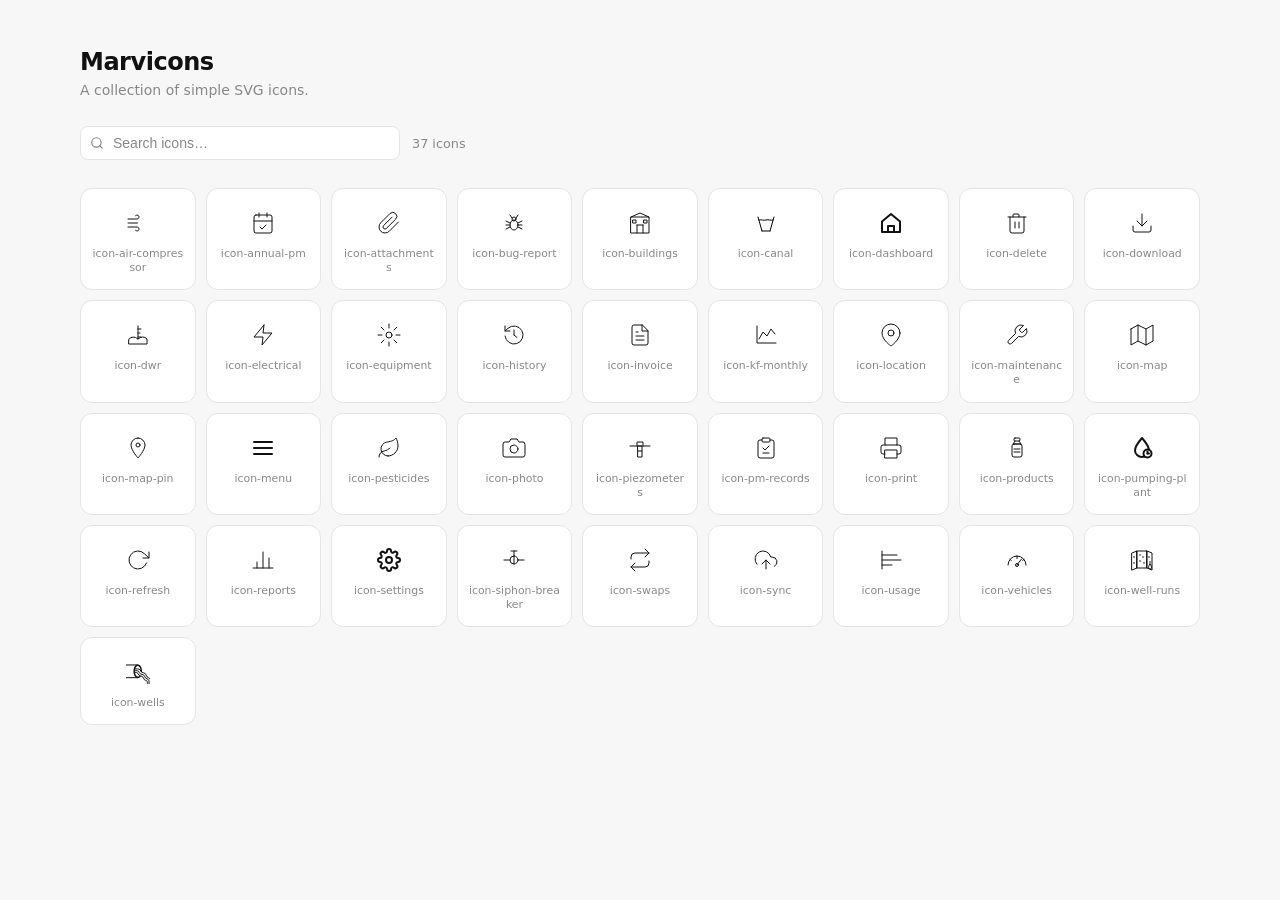
==== commit 903bb940: "Load icons dynamically from icons.json manifest Replace hardcoded inline SVGs with fetch()-based loa" ====
--- a/index.html
+++ b/index.html
@@ -204,374 +204,7 @@
   </header>
 
   <main>
-    <div class="grid" id="grid">
-
-      <div class="icon-card" data-name="icon-menu">
-        <svg xmlns="http://www.w3.org/2000/svg" viewBox="0 0 24 24" fill="none" stroke="currentColor" stroke-width="2" stroke-linecap="round" stroke-linejoin="round">
-          <line x1="3" y1="6"  x2="21" y2="6"/>
-          <line x1="3" y1="12" x2="21" y2="12"/>
-          <line x1="3" y1="18" x2="21" y2="18"/>
-        </svg>
-        <span class="icon-name">icon-menu</span>
-      </div>
-
-      <div class="icon-card" data-name="icon-dashboard">
-        <svg xmlns="http://www.w3.org/2000/svg" viewBox="0 0 24 24" fill="none" stroke="currentColor" stroke-width="2" stroke-linecap="round" stroke-linejoin="round">
-          <path d="M3 10.5L12 3l9 7.5V21H3V10.5z"/>
-          <path d="M9 21v-6h6v6"/>
-        </svg>
-        <span class="icon-name">icon-dashboard</span>
-      </div>
-
-      <div class="icon-card" data-name="icon-settings">
-        <svg xmlns="http://www.w3.org/2000/svg" viewBox="0 0 24 24" fill="none" stroke="currentColor" stroke-width="2" stroke-linecap="round" stroke-linejoin="round">
-          <circle cx="12" cy="12" r="3"/>
-          <path d="M19.4 15a1.65 1.65 0 0 0 .33 1.82l.06.06a2 2 0 0 1-2.83 2.83l-.06-.06a1.65 1.65 0 0 0-1.82-.33 1.65 1.65 0 0 0-1 1.51V21a2 2 0 0 1-4 0v-.09A1.65 1.65 0 0 0 9 19.4a1.65 1.65 0 0 0-1.82.33l-.06.06a2 2 0 0 1-2.83-2.83l.06-.06A1.65 1.65 0 0 0 4.68 15a1.65 1.65 0 0 0-1.51-1H3a2 2 0 0 1 0-4h.09A1.65 1.65 0 0 0 4.6 9a1.65 1.65 0 0 0-.33-1.82l-.06-.06a2 2 0 0 1 2.83-2.83l.06.06A1.65 1.65 0 0 0 9 4.68a1.65 1.65 0 0 0 1-1.51V3a2 2 0 0 1 4 0v.09a1.65 1.65 0 0 0 1 1.51 1.65 1.65 0 0 0 1.82-.33l.06-.06a2 2 0 0 1 2.83 2.83l-.06.06A1.65 1.65 0 0 0 19.4 9a1.65 1.65 0 0 0 1.51 1H21a2 2 0 0 1 0 4h-.09a1.65 1.65 0 0 0-1.51 1z"/>
-        </svg>
-        <span class="icon-name">icon-settings</span>
-      </div>
-
-      <div class="icon-card" data-name="icon-pumping-plant">
-        <svg xmlns="http://www.w3.org/2000/svg" viewBox="0 0 24 24" fill="none">
-          <defs>
-            <mask id="cutout">
-              <rect width="24" height="24" fill="white"/>
-              <circle cx="17.5" cy="17.5" r="4" fill="black"/>
-            </mask>
-          </defs>
-          <path d="M12 2C12 2 5 10 5 14.5C5 18.09 8.13 21 12 21C15.87 21 19 18.09 19 14.5C19 10 12 2 12 2Z"
-            stroke="currentColor" stroke-width="2" stroke-linecap="round" stroke-linejoin="round"
-            mask="url(#cutout)"/>
-          <circle cx="17.5" cy="17.5" r="4" stroke="currentColor" stroke-width="2" fill="none"/>
-          <line x1="17.5" y1="17.5" x2="17.5" y2="15.5" stroke="currentColor" stroke-width="2" stroke-linecap="round"/>
-          <line x1="17.5" y1="17.5" x2="19" y2="17.5" stroke="currentColor" stroke-width="2" stroke-linecap="round"/>
-        </svg>
-        <span class="icon-name">icon-pumping-plant</span>
-      </div>
-
-      <div class="icon-card" data-name="icon-vehicles">
-        <svg xmlns="http://www.w3.org/2000/svg" viewBox="0 0 24 24" fill="none" stroke="currentColor" stroke-width="1" stroke-linecap="round" stroke-linejoin="round">
-          <path d="M3 17A9 9 0 0 1 21 17"/>
-          <line x1="5"  y1="11.3" x2="6.4"  y2="12.6"/>
-          <line x1="12" y1="8"    x2="12"   y2="10.5"/>
-          <line x1="19" y1="11.3" x2="17.6" y2="12.6"/>
-          <line x1="12" y1="17"   x2="16.5" y2="11"/>
-          <circle cx="12" cy="17" r="1.5"/>
-        </svg>
-        <span class="icon-name">icon-vehicles</span>
-      </div>
-
-      <div class="icon-card" data-name="icon-kf-monthly">
-        <svg xmlns="http://www.w3.org/2000/svg" viewBox="0 0 24 24" fill="none" stroke="currentColor" stroke-width="1" stroke-linecap="round" stroke-linejoin="round">
-          <polyline points="3,3 3,20 22,20"/>
-          <polyline points="5,16 9,9 13,13 17,6 21,11"/>
-        </svg>
-        <span class="icon-name">icon-kf-monthly</span>
-      </div>
-
-      <div class="icon-card" data-name="icon-well-runs">
-        <svg xmlns="http://www.w3.org/2000/svg" viewBox="0 0 24 24" fill="none" stroke="currentColor" stroke-width="1" stroke-linecap="round" stroke-linejoin="round">
-          <path d="M2 5L7 3L7 20L2 22Z"/>
-          <rect x="7" y="3" width="10" height="17"/>
-          <path d="M17 3L22 5L22 22L17 20Z"/>
-          <circle cx="4"  cy="9"  r="0.8" fill="currentColor" stroke="none"/>
-          <circle cx="4"  cy="15" r="0.8" fill="currentColor" stroke="none"/>
-          <circle cx="10" cy="7"  r="0.8" fill="currentColor" stroke="none"/>
-          <circle cx="13" cy="9"  r="0.8" fill="currentColor" stroke="none"/>
-          <circle cx="10" cy="13" r="0.8" fill="currentColor" stroke="none"/>
-          <circle cx="14" cy="15" r="0.8" fill="currentColor" stroke="none"/>
-          <circle cx="19" cy="9"  r="0.8" fill="currentColor" stroke="none"/>
-          <circle cx="20" cy="14" r="0.8" fill="currentColor" stroke="none"/>
-          <path d="M20 16C18 18.5 18 21 20 21C22 21 22 18.5 20 16Z"/>
-        </svg>
-        <span class="icon-name">icon-well-runs</span>
-      </div>
-
-      <div class="icon-card" data-name="icon-canal">
-        <svg xmlns="http://www.w3.org/2000/svg" viewBox="0 0 24 24" fill="none" stroke="currentColor" stroke-width="1" stroke-linecap="round" stroke-linejoin="round">
-          <path d="M1 0L4 10Q6 7 8 10Q10 7 12 10Q14 7 16 10Q18 7 20 10L23 0"/>
-          <path d="M4 10L5 21Q12 23 19 21L20 10"/>
-        </svg>
-        <span class="icon-name">icon-canal</span>
-      </div>
-
-      <div class="icon-card" data-name="icon-wells">
-        <svg xmlns="http://www.w3.org/2000/svg" viewBox="0 0 24 24">
-          <path fill="currentColor" d="m11.76 4.41c-1.33 0-2.43.92-3.15 2.17-.72 1.25-1.13 2.89-1.13 4.7 0 1.8.41 3.45 1.13 4.7.72 1.25 1.82 2.17 3.15 2.17.71 0 2.48-.53 3.23-1.81l-1.56-.6c-.8.96-1.42.87-1.67.87-.61 0-1.27-.44-1.82-1.4-.55-.96-.93-2.37-.93-3.93 0-1.56.38-2.97.93-3.93.55-.96 1.21-1.4 1.82-1.4.61 0 1.27.44 1.82 1.4.55.96.93 2.37.93 3.93 0 .04.17.43.17.44l1.38.17s-.01-.07-.01-.62c0-1.8-.41-3.44-1.13-4.7-.72-1.25-1.82-2.17-3.15-2.17z"/>
-          <path fill="none" stroke="currentColor" stroke-width="1" stroke-linecap="round" d="M11.91 4.94 0.07 4.98"/>
-          <path fill="none" stroke="currentColor" stroke-width="1" stroke-linecap="round" d="M11.8 17.65 -0.01 17.69"/>
-          <path fill="none" stroke="currentColor" stroke-width="1" stroke-linecap="round" stroke-linejoin="round" d="M8.73 10.76c1.53-.07 3.07-.14 3.8.43.73.57.66 1.77 1.57 2.43.91.66 2.8.77 3.75 1.51.95.75.96 2.13 1.71 2.87.75.75 2.22.85 2.93 1.76.71.9.66 2.6.6 4.3"/>
-          <path fill="none" stroke="currentColor" stroke-width="1" stroke-linecap="round" stroke-linejoin="round" d="M8.73 8.85c2.07.03 4.13.06 5.11.72.98.66.87 1.95 1.72 2.57.85.62 2.67.58 3.61 1.36.94.79 1.01 2.41 1.83 3.29.82.88 2.38 1.02 3.16 2.1.78 1.09.78 3.12.78 5.15"/>
-          <path fill="none" stroke="currentColor" stroke-width="1" stroke-linecap="round" stroke-linejoin="round" d="M8.68 12.57c1.15-.08 2.3-.16 2.8.31.5.47.35 1.5 1.26 2.14.91.64 2.88.9 3.87 1.72.99.82 1 2.2 1.66 2.88.65.68 1.94.65 2.57 1.27.63.62.6 1.9.57 3.17"/>
-        </svg>
-        <span class="icon-name">icon-wells</span>
-      </div>
-
-      <div class="icon-card" data-name="icon-air-compressor">
-        <svg xmlns="http://www.w3.org/2000/svg" viewBox="0 0 24 24" fill="none" stroke="currentColor" stroke-width="1" stroke-linecap="round" stroke-linejoin="round">
-          <path d="M9.59 4.59A2 2 0 1 1 11 8H2"/>
-          <path d="M11.5 12H2"/>
-          <path d="M9.59 19.41A2 2 0 1 0 11 16H2"/>
-        </svg>
-        <span class="icon-name">icon-air-compressor</span>
-      </div>
-
-      <div class="icon-card" data-name="icon-annual-pm">
-        <svg xmlns="http://www.w3.org/2000/svg" viewBox="0 0 24 24" fill="none" stroke="currentColor" stroke-width="1" stroke-linecap="round" stroke-linejoin="round">
-          <rect x="3" y="4" width="18" height="18" rx="2"/>
-          <line x1="16" y1="2" x2="16" y2="6"/>
-          <line x1="8"  y1="2" x2="8"  y2="6"/>
-          <line x1="3"  y1="10" x2="21" y2="10"/>
-          <polyline points="9 16 11 18 15 14"/>
-        </svg>
-        <span class="icon-name">icon-annual-pm</span>
-      </div>
-
-      <div class="icon-card" data-name="icon-attachments">
-        <svg xmlns="http://www.w3.org/2000/svg" viewBox="0 0 24 24" fill="none" stroke="currentColor" stroke-width="1" stroke-linecap="round" stroke-linejoin="round">
-          <path d="M21.44 11.05l-9.19 9.19a6 6 0 0 1-8.49-8.49l9.19-9.19a4 4 0 0 1 5.66 5.66l-9.2 9.19a2 2 0 0 1-2.83-2.83l8.49-8.48"/>
-        </svg>
-        <span class="icon-name">icon-attachments</span>
-      </div>
-
-      <div class="icon-card" data-name="icon-bug-report">
-        <svg xmlns="http://www.w3.org/2000/svg" viewBox="0 0 24 24" fill="none" stroke="currentColor" stroke-width="1" stroke-linecap="round" stroke-linejoin="round">
-          <ellipse cx="12" cy="14" rx="4" ry="5"/>
-          <circle cx="12" cy="8" r="2"/>
-          <path d="M10 7L8 4M14 7L16 4"/>
-          <path d="M8 12L4 10M8 14L4 14M8 16L4 18"/>
-          <path d="M16 12L20 10M16 14L20 14M16 16L20 18"/>
-        </svg>
-        <span class="icon-name">icon-bug-report</span>
-      </div>
-
-      <div class="icon-card" data-name="icon-buildings">
-        <svg xmlns="http://www.w3.org/2000/svg" viewBox="0 0 24 24" fill="none" stroke="currentColor" stroke-width="1" stroke-linecap="round" stroke-linejoin="round">
-          <rect x="3" y="6" width="18" height="16"/>
-          <polyline points="3 6 12 2 21 6"/>
-          <line x1="9"  y1="22" x2="9"  y2="14"/>
-          <line x1="15" y1="22" x2="15" y2="14"/>
-          <line x1="9"  y1="14" x2="15" y2="14"/>
-          <rect x="5"  y="9" width="3" height="3"/>
-          <rect x="16" y="9" width="3" height="3"/>
-        </svg>
-        <span class="icon-name">icon-buildings</span>
-      </div>
-
-      <div class="icon-card" data-name="icon-delete">
-        <svg xmlns="http://www.w3.org/2000/svg" viewBox="0 0 24 24" fill="none" stroke="currentColor" stroke-width="1" stroke-linecap="round" stroke-linejoin="round">
-          <polyline points="3 6 5 6 21 6"/>
-          <path d="M19 6v14a2 2 0 0 1-2 2H7a2 2 0 0 1-2-2V6m3 0V4a1 1 0 0 1 1-1h4a1 1 0 0 1 1 1v2"/>
-          <line x1="10" y1="11" x2="10" y2="17"/>
-          <line x1="14" y1="11" x2="14" y2="17"/>
-        </svg>
-        <span class="icon-name">icon-delete</span>
-      </div>
-
-      <div class="icon-card" data-name="icon-download">
-        <svg xmlns="http://www.w3.org/2000/svg" viewBox="0 0 24 24" fill="none" stroke="currentColor" stroke-width="1" stroke-linecap="round" stroke-linejoin="round">
-          <path d="M21 15v4a2 2 0 0 1-2 2H5a2 2 0 0 1-2-2v-4"/>
-          <polyline points="7 10 12 15 17 10"/>
-          <line x1="12" y1="15" x2="12" y2="3"/>
-        </svg>
-        <span class="icon-name">icon-download</span>
-      </div>
-
-      <div class="icon-card" data-name="icon-dwr">
-        <svg xmlns="http://www.w3.org/2000/svg" viewBox="0 0 24 24" fill="none" stroke="currentColor" stroke-width="1" stroke-linecap="round" stroke-linejoin="round">
-          <path d="M3 16Q7 12 12 16Q17 12 21 16V21H3z"/>
-          <line x1="12" y1="3" x2="12" y2="16"/>
-          <line x1="12" y1="6"  x2="15" y2="6"/>
-          <line x1="12" y1="10" x2="14" y2="10"/>
-          <line x1="12" y1="14" x2="15" y2="14"/>
-        </svg>
-        <span class="icon-name">icon-dwr</span>
-      </div>
-
-      <div class="icon-card" data-name="icon-electrical">
-        <svg xmlns="http://www.w3.org/2000/svg" viewBox="0 0 24 24" fill="none" stroke="currentColor" stroke-width="1" stroke-linecap="round" stroke-linejoin="round">
-          <polyline points="13 2 3 14 12 14 11 22 21 10 12 10 13 2"/>
-        </svg>
-        <span class="icon-name">icon-electrical</span>
-      </div>
-
-      <div class="icon-card" data-name="icon-equipment">
-        <svg xmlns="http://www.w3.org/2000/svg" viewBox="0 0 24 24" fill="none" stroke="currentColor" stroke-width="1" stroke-linecap="round" stroke-linejoin="round">
-          <circle cx="12" cy="12" r="3"/>
-          <path d="M12 1v4M12 19v4M4.22 4.22l2.83 2.83M16.95 16.95l2.83 2.83M1 12h4M19 12h4M4.22 19.78l2.83-2.83M16.95 7.05l2.83-2.83"/>
-        </svg>
-        <span class="icon-name">icon-equipment</span>
-      </div>
-
-      <div class="icon-card" data-name="icon-history">
-        <svg xmlns="http://www.w3.org/2000/svg" viewBox="0 0 24 24" fill="none" stroke="currentColor" stroke-width="1" stroke-linecap="round" stroke-linejoin="round">
-          <path d="M3 3v5h5"/>
-          <path d="M3.05 13A9 9 0 1 0 6 5.3L3 8"/>
-          <line x1="12" y1="7"  x2="12" y2="12"/>
-          <line x1="12" y1="12" x2="15" y2="14.5"/>
-        </svg>
-        <span class="icon-name">icon-history</span>
-      </div>
-
-      <div class="icon-card" data-name="icon-invoice">
-        <svg xmlns="http://www.w3.org/2000/svg" viewBox="0 0 24 24" fill="none" stroke="currentColor" stroke-width="1" stroke-linecap="round" stroke-linejoin="round">
-          <path d="M14 2H6a2 2 0 0 0-2 2v16a2 2 0 0 0 2 2h12a2 2 0 0 0 2-2V8z"/>
-          <polyline points="14 2 14 8 20 8"/>
-          <line x1="8"  y1="13" x2="16" y2="13"/>
-          <line x1="8"  y1="17" x2="16" y2="17"/>
-          <line x1="8"  y1="9"  x2="10" y2="9"/>
-        </svg>
-        <span class="icon-name">icon-invoice</span>
-      </div>
-
-      <div class="icon-card" data-name="icon-location">
-        <svg xmlns="http://www.w3.org/2000/svg" viewBox="0 0 24 24" fill="none" stroke="currentColor" stroke-width="1" stroke-linecap="round" stroke-linejoin="round">
-          <path d="M21 10c0 7-9 13-9 13s-9-6-9-13a9 9 0 0 1 18 0z"/>
-          <circle cx="12" cy="10" r="3"/>
-        </svg>
-        <span class="icon-name">icon-location</span>
-      </div>
-
-      <div class="icon-card" data-name="icon-maintenance">
-        <svg xmlns="http://www.w3.org/2000/svg" viewBox="0 0 24 24" fill="none" stroke="currentColor" stroke-width="1" stroke-linecap="round" stroke-linejoin="round">
-          <path d="M14.7 6.3a1 1 0 0 0 0 1.4l1.6 1.6a1 1 0 0 0 1.4 0l3.77-3.77a6 6 0 0 1-7.94 7.94l-6.91 6.91a2.12 2.12 0 0 1-3-3l6.91-6.91a6 6 0 0 1 7.94-7.94l-3.76 3.76z"/>
-        </svg>
-        <span class="icon-name">icon-maintenance</span>
-      </div>
-
-      <div class="icon-card" data-name="icon-map">
-        <svg xmlns="http://www.w3.org/2000/svg" viewBox="0 0 24 24" fill="none" stroke="currentColor" stroke-width="1" stroke-linecap="round" stroke-linejoin="round">
-          <polygon points="1 6 1 22 8 18 16 22 23 18 23 2 16 6 8 2 1 6"/>
-          <line x1="8"  y1="2"  x2="8"  y2="18"/>
-          <line x1="16" y1="6"  x2="16" y2="22"/>
-        </svg>
-        <span class="icon-name">icon-map</span>
-      </div>
-
-      <div class="icon-card" data-name="icon-map-pin">
-        <svg xmlns="http://www.w3.org/2000/svg" viewBox="0 0 24 24" fill="none" stroke="currentColor" stroke-width="1" stroke-linecap="round" stroke-linejoin="round">
-          <path d="M12 2a7 7 0 0 1 7 7c0 5.25-7 13-7 13S5 14.25 5 9a7 7 0 0 1 7-7z"/>
-          <circle cx="12" cy="9" r="2"/>
-        </svg>
-        <span class="icon-name">icon-map-pin</span>
-      </div>
-
-      <div class="icon-card" data-name="icon-pesticides">
-        <svg xmlns="http://www.w3.org/2000/svg" viewBox="0 0 24 24" fill="none" stroke="currentColor" stroke-width="1" stroke-linecap="round" stroke-linejoin="round">
-          <path d="M11 20A7 7 0 0 1 9.8 6.1C15.5 5 17 4.48 19 2c1 2 2 4.18 2 8 0 5.5-4.78 10-10 10z"/>
-          <path d="M2 21c0-3 1.85-5.36 5.08-6C9.5 14.52 12 13 13 12"/>
-        </svg>
-        <span class="icon-name">icon-pesticides</span>
-      </div>
-
-      <div class="icon-card" data-name="icon-photo">
-        <svg xmlns="http://www.w3.org/2000/svg" viewBox="0 0 24 24" fill="none" stroke="currentColor" stroke-width="1" stroke-linecap="round" stroke-linejoin="round">
-          <path d="M23 19a2 2 0 0 1-2 2H3a2 2 0 0 1-2-2V8a2 2 0 0 1 2-2h4l2-3h6l2 3h4a2 2 0 0 1 2 2z"/>
-          <circle cx="12" cy="13" r="4"/>
-        </svg>
-        <span class="icon-name">icon-photo</span>
-      </div>
-
-      <div class="icon-card" data-name="icon-piezometers">
-        <svg xmlns="http://www.w3.org/2000/svg" viewBox="0 0 24 24" fill="none" stroke="currentColor" stroke-width="1" stroke-linecap="round" stroke-linejoin="round">
-          <line x1="2" y1="10" x2="22" y2="10"/>
-          <path d="M9 10V6h6v4"/>
-          <rect x="10" y="10" width="4" height="11"/>
-          <line x1="10" y1="15" x2="14" y2="15"/>
-        </svg>
-        <span class="icon-name">icon-piezometers</span>
-      </div>
-
-      <div class="icon-card" data-name="icon-pm-records">
-        <svg xmlns="http://www.w3.org/2000/svg" viewBox="0 0 24 24" fill="none" stroke="currentColor" stroke-width="1" stroke-linecap="round" stroke-linejoin="round">
-          <path d="M16 4h2a2 2 0 0 1 2 2v14a2 2 0 0 1-2 2H6a2 2 0 0 1-2-2V6a2 2 0 0 1 2-2h2"/>
-          <rect x="8" y="2" width="8" height="4" rx="1"/>
-          <polyline points="9 12 11 14 15 10"/>
-          <line x1="9" y1="17" x2="15" y2="17"/>
-        </svg>
-        <span class="icon-name">icon-pm-records</span>
-      </div>
-
-      <div class="icon-card" data-name="icon-print">
-        <svg xmlns="http://www.w3.org/2000/svg" viewBox="0 0 24 24" fill="none" stroke="currentColor" stroke-width="1" stroke-linecap="round" stroke-linejoin="round">
-          <polyline points="6 9 6 2 18 2 18 9"/>
-          <path d="M6 18H4a2 2 0 0 1-2-2v-5a2 2 0 0 1 2-2h16a2 2 0 0 1 2 2v5a2 2 0 0 1-2 2h-2"/>
-          <rect x="6" y="14" width="12" height="8"/>
-        </svg>
-        <span class="icon-name">icon-print</span>
-      </div>
-
-      <div class="icon-card" data-name="icon-products">
-        <svg xmlns="http://www.w3.org/2000/svg" viewBox="0 0 24 24" fill="none" stroke="currentColor" stroke-width="1" stroke-linecap="round" stroke-linejoin="round">
-          <rect x="9" y="2" width="6" height="3" rx="1"/>
-          <path d="M10 5l-2 3h8l-2-3"/>
-          <rect x="7" y="8" width="10" height="13" rx="2"/>
-          <line x1="9" y1="13" x2="15" y2="13"/>
-          <line x1="9" y1="16" x2="15" y2="16"/>
-        </svg>
-        <span class="icon-name">icon-products</span>
-      </div>
-
-      <div class="icon-card" data-name="icon-refresh">
-        <svg xmlns="http://www.w3.org/2000/svg" viewBox="0 0 24 24" fill="none" stroke="currentColor" stroke-width="1" stroke-linecap="round" stroke-linejoin="round">
-          <polyline points="23 4 23 10 17 10"/>
-          <path d="M20.49 15a9 9 0 1 1-2.12-9.36L23 10"/>
-        </svg>
-        <span class="icon-name">icon-refresh</span>
-      </div>
-
-      <div class="icon-card" data-name="icon-reports">
-        <svg xmlns="http://www.w3.org/2000/svg" viewBox="0 0 24 24" fill="none" stroke="currentColor" stroke-width="1" stroke-linecap="round" stroke-linejoin="round">
-          <line x1="18" y1="20" x2="18" y2="10"/>
-          <line x1="12" y1="20" x2="12" y2="4"/>
-          <line x1="6"  y1="20" x2="6"  y2="14"/>
-          <line x1="2"  y1="20" x2="22" y2="20"/>
-        </svg>
-        <span class="icon-name">icon-reports</span>
-      </div>
-
-      <div class="icon-card" data-name="icon-siphon-breaker">
-        <svg xmlns="http://www.w3.org/2000/svg" viewBox="0 0 24 24" fill="none" stroke="currentColor" stroke-width="1" stroke-linecap="round" stroke-linejoin="round">
-          <line x1="2"  y1="12" x2="8"  y2="12"/>
-          <line x1="16" y1="12" x2="22" y2="12"/>
-          <circle cx="12" cy="12" r="4"/>
-          <line x1="12" y1="8" x2="12" y2="16"/>
-          <line x1="12" y1="8" x2="12" y2="3"/>
-          <line x1="9"  y1="3" x2="15" y2="3"/>
-        </svg>
-        <span class="icon-name">icon-siphon-breaker</span>
-      </div>
-
-      <div class="icon-card" data-name="icon-swaps">
-        <svg xmlns="http://www.w3.org/2000/svg" viewBox="0 0 24 24" fill="none" stroke="currentColor" stroke-width="1" stroke-linecap="round" stroke-linejoin="round">
-          <polyline points="17 1 21 5 17 9"/>
-          <path d="M3 11V9a4 4 0 0 1 4-4h14"/>
-          <polyline points="7 23 3 19 7 15"/>
-          <path d="M21 13v2a4 4 0 0 1-4 4H3"/>
-        </svg>
-        <span class="icon-name">icon-swaps</span>
-      </div>
-
-      <div class="icon-card" data-name="icon-sync">
-        <svg xmlns="http://www.w3.org/2000/svg" viewBox="0 0 24 24" fill="none" stroke="currentColor" stroke-width="1" stroke-linecap="round" stroke-linejoin="round">
-          <polyline points="16 16 12 12 8 16"/>
-          <line x1="12" y1="12" x2="12" y2="21"/>
-          <path d="M20.39 18.39A5 5 0 0 0 18 9h-1.26A8 8 0 1 0 3 16.3"/>
-        </svg>
-        <span class="icon-name">icon-sync</span>
-      </div>
-
-      <div class="icon-card" data-name="icon-usage">
-        <svg xmlns="http://www.w3.org/2000/svg" viewBox="0 0 24 24" fill="none" stroke="currentColor" stroke-width="1" stroke-linecap="round" stroke-linejoin="round">
-          <line x1="3" y1="3" x2="3" y2="21"/>
-          <line x1="3" y1="7"  x2="18" y2="7"/>
-          <line x1="3" y1="12" x2="22" y2="12"/>
-          <line x1="3" y1="17" x2="13" y2="17"/>
-        </svg>
-        <span class="icon-name">icon-usage</span>
-      </div>
-
-    </div>
+    <div class="grid" id="grid"></div>
   </main>
 
   <div class="toast" id="toast"></div>
@@ -579,18 +212,28 @@
   <script>
     const grid   = document.getElementById('grid');
     const search = document.getElementById('search');
-    const count  = document.getElementById('count');
+    const countEl = document.getElementById('count');
     const toast  = document.getElementById('toast');
 
-    const cards = Array.from(grid.querySelectorAll('.icon-card'));
+    let cards = [];
 
     function updateCount(visible) {
-      count.textContent = visible === cards.length
+      countEl.textContent = visible === cards.length
         ? `${cards.length} icons`
         : `${visible} of ${cards.length}`;
     }
 
-    updateCount(cards.length);
+    let toastTimer;
+    function bindCard(card) {
+      card.addEventListener('click', () => {
+        navigator.clipboard.writeText(card.dataset.name).then(() => {
+          toast.textContent = `Copied "${card.dataset.name}"`;
+          toast.classList.add('show');
+          clearTimeout(toastTimer);
+          toastTimer = setTimeout(() => toast.classList.remove('show'), 1800);
+        });
+      });
+    }
 
     search.addEventListener('input', () => {
       const q = search.value.trim().toLowerCase();
@@ -616,17 +259,28 @@
       updateCount(visible);
     });
 
-    let toastTimer;
-    cards.forEach(card => {
-      card.addEventListener('click', () => {
-        navigator.clipboard.writeText(card.dataset.name).then(() => {
-          toast.textContent = `Copied "${card.dataset.name}"`;
-          toast.classList.add('show');
-          clearTimeout(toastTimer);
-          toastTimer = setTimeout(() => toast.classList.remove('show'), 1800);
-        });
+    async function loadIcons() {
+      const names = await fetch('icons.json').then(r => r.json());
+
+      const results = await Promise.all(names.map(async name => {
+        const svgText = await fetch(`icons/${name}.svg`).then(r => r.text());
+        const card = document.createElement('div');
+        card.className = 'icon-card';
+        card.dataset.name = name;
+        card.innerHTML = svgText + `<span class="icon-name">${name}</span>`;
+        return card;
+      }));
+
+      results.forEach(card => {
+        grid.appendChild(card);
+        bindCard(card);
       });
-    });
+
+      cards = results;
+      updateCount(cards.length);
+    }
+
+    loadIcons();
   </script>
 </body>
 </html>
